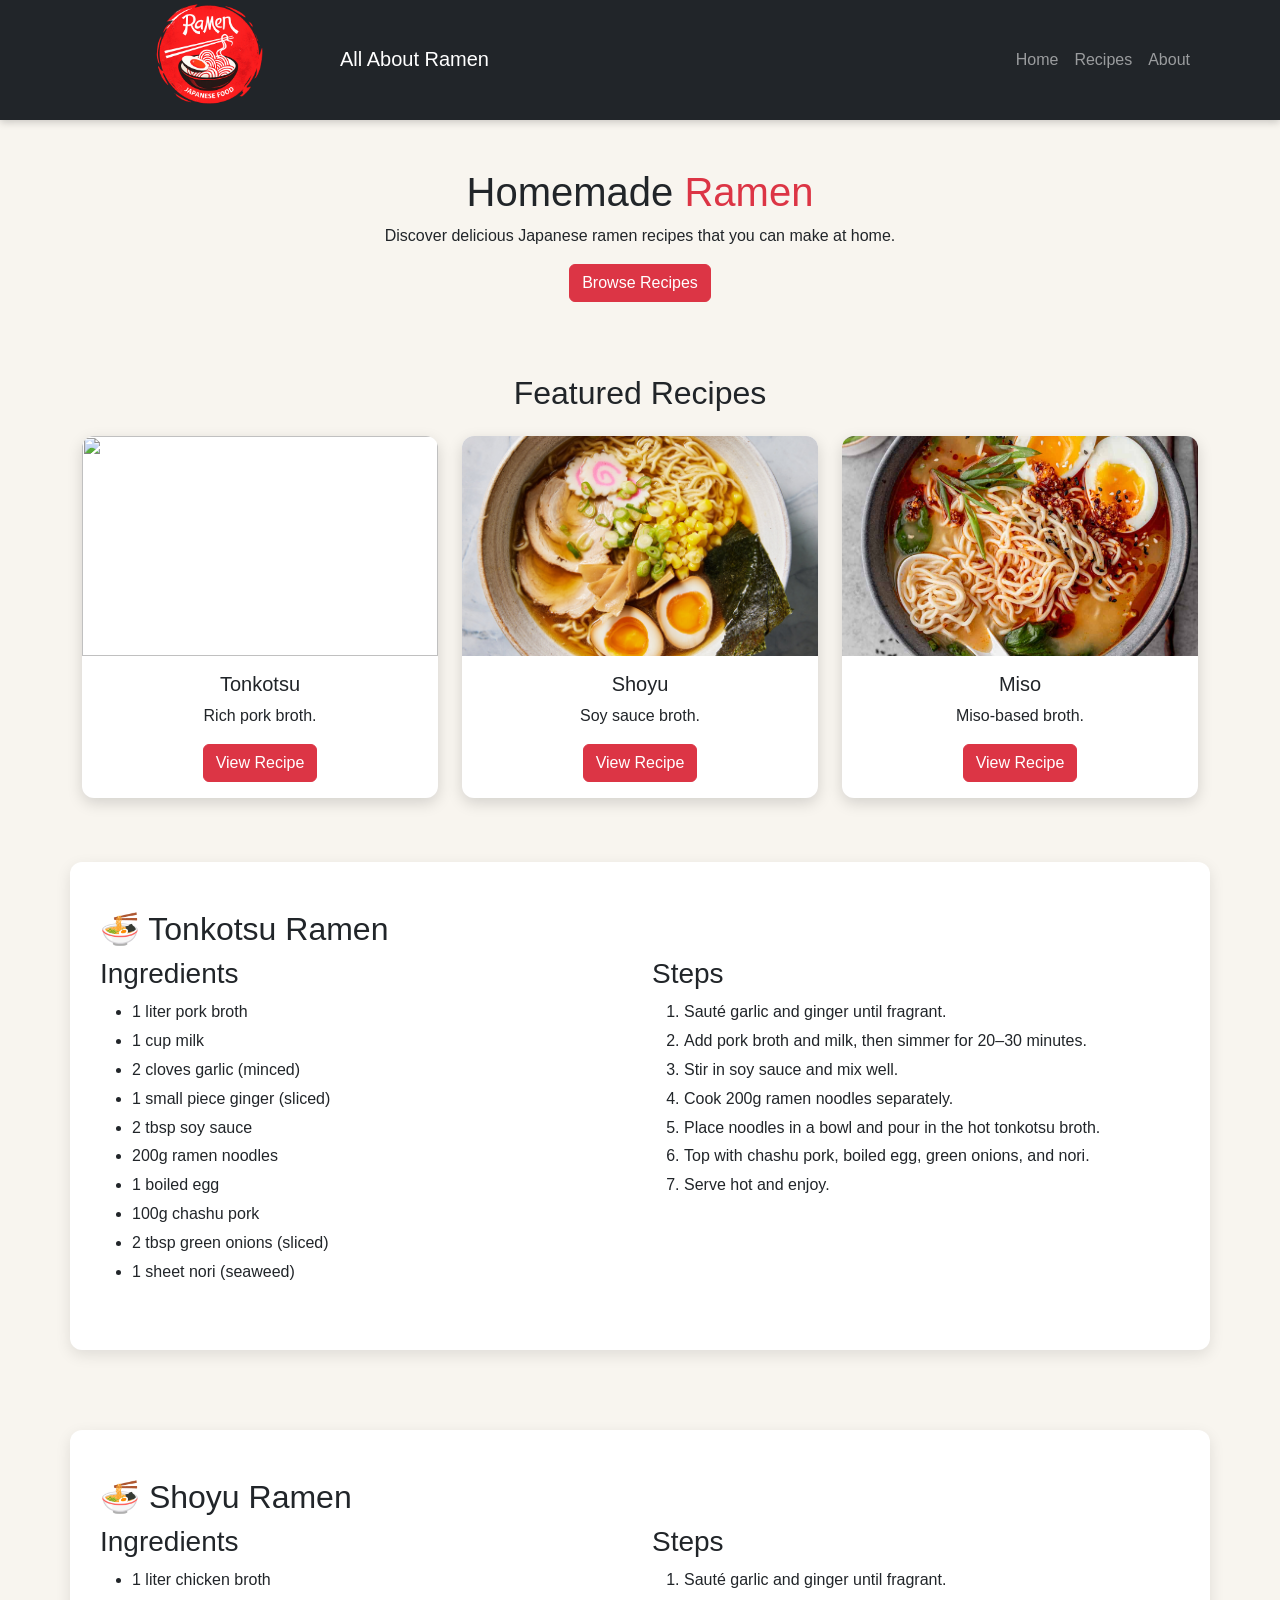
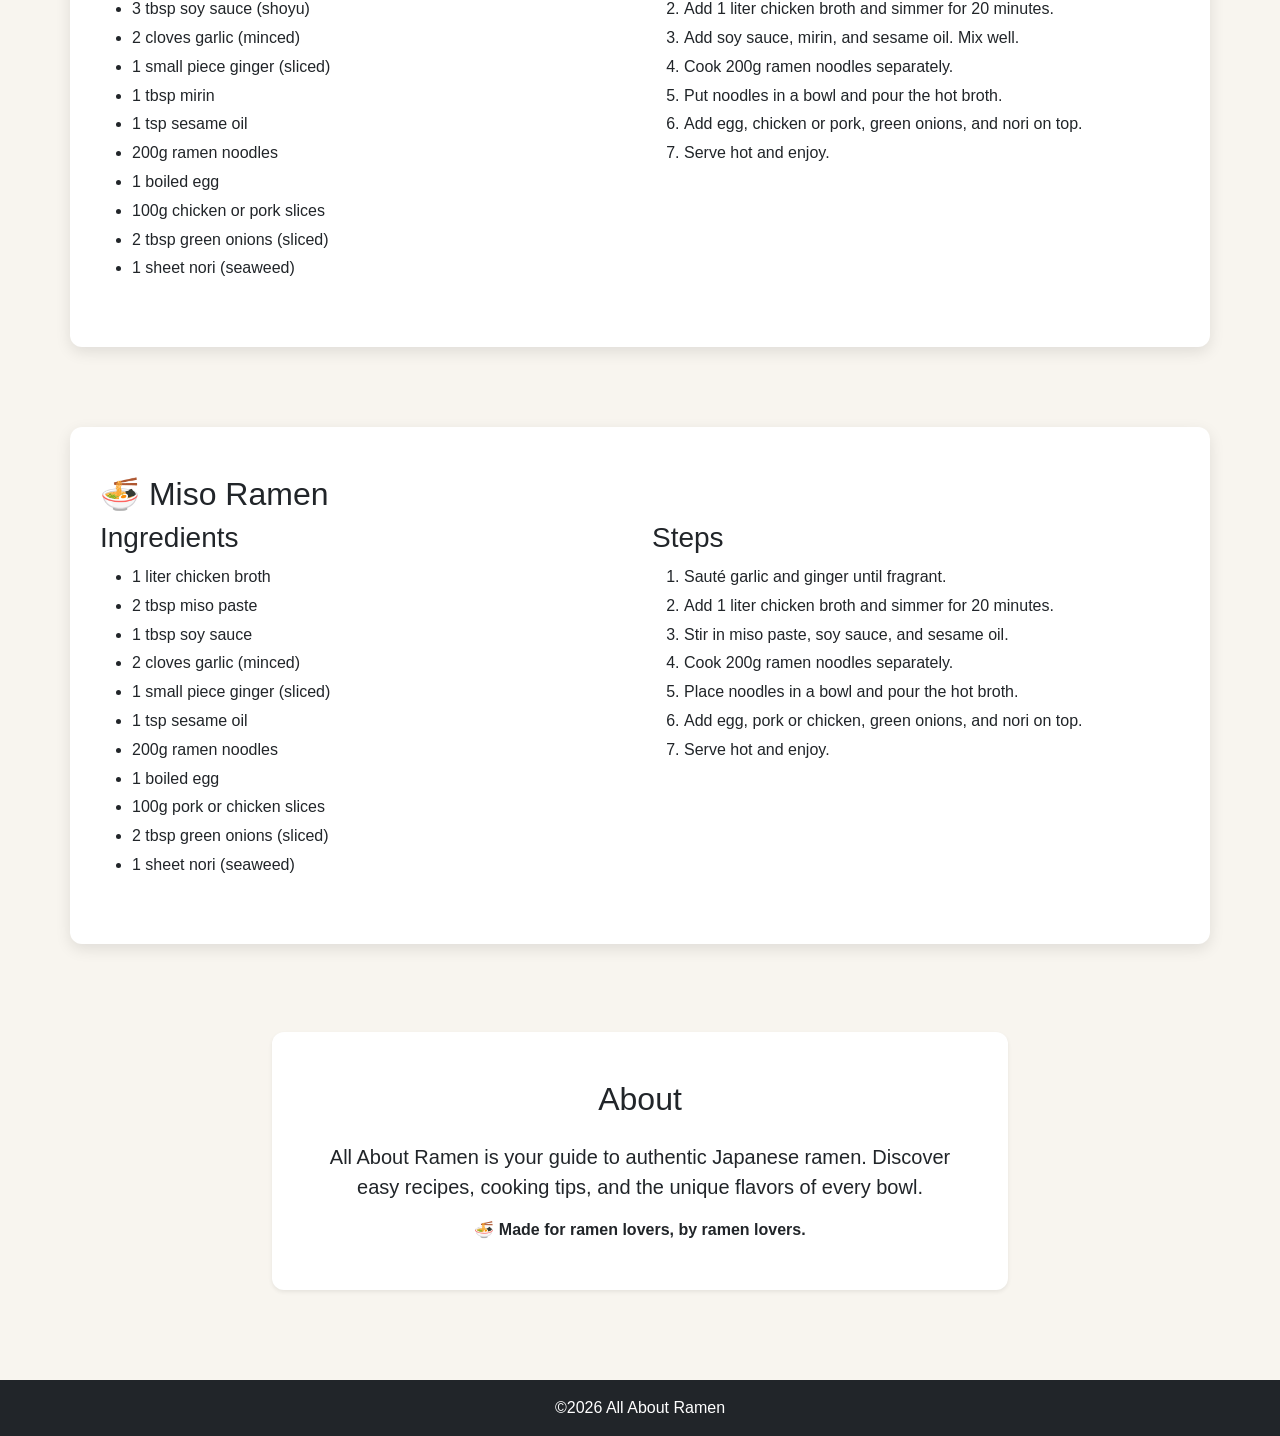
==== index.html @ da629e4e "Updated Index" ====
<!DOCTYPE html>
<html>
<head>
<title>All About Ramen</title>
<link href="https://cdn.jsdelivr.net/npm/bootstrap@5.3.8/dist/css/bootstrap.min.css" rel="stylesheet">
<link rel="stylesheet" href="style.css">
</head>
<body>
<nav class="navbar navbar-expand-lg navbar-dark bg-dark">
<div class="container">
<div class="navbar-brand"><img src="logo.png" width="250" class="me-2"><span class="brand-text">All About Ramen</span></div>
<ul class="navbar-nav ms-auto">
<li class="nav-item"><a class="nav-link" href="#Homemade">Home</a></li>
<li class="nav-item"><a class="nav-link" href="#recipes">Recipes</a></li>
<li class="nav-item"><a class="nav-link" href="#about">About</a></li>
</ul></a></nav>

<section class="container py-5">
    <div class="row justify-content-center align-items-center">
        <div class="col-md-6 text-center">
            <h1>Homemade <span class="text-danger">Ramen</span></h1>
            <p>Discover delicious Japanese ramen recipes that you can make at home.</p>
            <a href="#recipes" class="btn btn-danger">Browse Recipes</a>
        </div>
    </div>
</section>
<section id="recipes" class="container py-4">
<h2 class="text-center mb-4">Featured Recipes</h2>
<div class="row g-4">
<div class="col-md-4"><div class="card h-100"><img src="tonkotsu.jpg" class="card-img-top"><div class="card-body"><h5>Tonkotsu</h5><p>Rich pork broth.</p><a href="#tonkotsu" class="btn btn-danger">View Recipe</a></div></div></div>
<div class="col-md-4"><div class="card h-100"><img src="shoyu.jpg" class="card-img-top"><div class="card-body"><h5>Shoyu</h5><p>Soy sauce broth.</p><a href="#shoyu" class="btn btn-danger">View Recipe</a></div></div></div>
<div class="col-md-4"><div class="card h-100"><img src="miso.jpg" class="card-img-top"><div class="card-body"><h5>Miso</h5><p>Miso-based broth.</p><a href="#miso" class="btn btn-danger">View Recipe</a></div></div></div>
</div></section>

<section class="container py-5" id="tonkotsu"><h2>🍜 Tonkotsu Ramen</h2>
<div class="row">
    <!-- Left side -->
  <div class="col-md-6">
    <h3>Ingredients</h3>
    <ul>
       <li>1 liter pork broth</li>
    <li>1 cup milk</li>
    <li>2 cloves garlic (minced)</li>
    <li>1 small piece ginger (sliced)</li>
    <li>2 tbsp soy sauce</li>
    <li>200g ramen noodles</li>
    <li>1 boiled egg</li>
    <li>100g chashu pork</li>
    <li>2 tbsp green onions (sliced)</li>
    <li>1 sheet nori (seaweed)</li>
    </ul>
    </div>
  <!-- Middle/Right side -->
    <div class="col-md-6">
        <h3>Steps</h3>
        <ol>            
             <li>Sauté garlic and ginger until fragrant.</li>
    <li>Add pork broth and milk, then simmer for 20–30 minutes.</li>
    <li>Stir in soy sauce and mix well.</li>
    <li>Cook 200g ramen noodles separately.</li>
    <li>Place noodles in a bowl and pour in the hot tonkotsu broth.</li>
    <li>Top with chashu pork, boiled egg, green onions, and nori.</li>
    <li>Serve hot and enjoy.</li>
        </ol>
    </div>
</div>
</section>

<section>    
<div class="container py-5" id="shoyu"><h2>🍜 Shoyu Ramen</h2>
<div class="row">
 <!-- Left side -->
   <div class="col-md-6">
<h3>Ingredients</h3>
    <ul>
    <li>1 liter chicken broth</li>
    <li>3 tbsp soy sauce (shoyu)</li>
    <li>2 cloves garlic (minced)</li>
    <li>1 small piece ginger (sliced)</li>
    <li>1 tbsp mirin</li>
    <li>1 tsp sesame oil</li>
    <li>200g ramen noodles</li>
    <li>1 boiled egg</li>
    <li>100g chicken or pork slices</li>
    <li>2 tbsp green onions (sliced)</li>
    <li>1 sheet nori (seaweed)</li>
    </ul>
    </div> 

<!-- Middle/Right side -->
      <div class="col-md-6">
        <h3>Steps</h3>
         <ol>
    <li>Sauté garlic and ginger until fragrant.</li>
    <li>Add 1 liter chicken broth and simmer for 20 minutes.</li>
    <li>Add soy sauce, mirin, and sesame oil. Mix well.</li>
    <li>Cook 200g ramen noodles separately.</li>
    <li>Put noodles in a bowl and pour the hot broth.</li>
    <li>Add egg, chicken or pork, green onions, and nori on top.</li>
    <li>Serve hot and enjoy.</li>
</ol>
</div>
</div>
</section>


<section class="container py-5" id="miso"><h2>🍜 Miso Ramen</h2>
<div class="row">
 <!-- Left side -->
   <div class="col-md-6">
<h3>Ingredients</h3>
    <ul>
     <li>1 liter chicken broth</li>
    <li>2 tbsp miso paste</li>
    <li>1 tbsp soy sauce</li>
    <li>2 cloves garlic (minced)</li>
    <li>1 small piece ginger (sliced)</li>
    <li>1 tsp sesame oil</li>
    <li>200g ramen noodles</li>
    <li>1 boiled egg</li>
    <li>100g pork or chicken slices</li>
    <li>2 tbsp green onions (sliced)</li>
    <li>1 sheet nori (seaweed)</li>
    </ul>
    </div> 

<!-- Middle/Right side -->
      <div class="col-md-6">
        <h3>Steps</h3>
         <ol>
     <li>Sauté garlic and ginger until fragrant.</li>
    <li>Add 1 liter chicken broth and simmer for 20 minutes.</li>
    <li>Stir in miso paste, soy sauce, and sesame oil.</li>
    <li>Cook 200g ramen noodles separately.</li>
    <li>Place noodles in a bowl and pour the hot broth.</li>
    <li>Add egg, pork or chicken, green onions, and nori on top.</li>
    <li>Serve hot and enjoy.</li>
</ol>
</div>
</div>
</section>
</section>

<section id="about" class="container my-5">
    <div class="row justify-content-center">
        <div class="col-lg-8">

            <div class="card shadow-sm border-0">
                <div class="card-body p-5 text-center">

                    <h2 class="mb-4">About</h2>

                    <p class="lead">
                        <strong>All About Ramen</strong> is your guide to authentic
                        Japanese ramen. Discover easy recipes, cooking tips, and the
                        unique flavors of every bowl.
                    </p>

                    <p class="mb-0 fw-semibold">
                        🍜 Made for ramen lovers, by ramen lovers.
                    </p>

                </div>
            </div>

        </div>
    </div>
</section>
            </p></section></div>
<footer class="bg-dark text-white text-center p-3">©2026 All About Ramen</footer>
</body></html>
---- style.css ----
/* Smooth scrolling */
html{
    scroll-behavior: smooth;
}

/* Body */
body{
    background: #f8f5ef;
    font-family: Arial, Helvetica, sans-serif;
}

/* Navbar */
.navbar{
    box-shadow: 0 2px 8px rgba(0,0,0,0.2);
    height: 120px;
}

/* Hero Section */
section{
    padding-top: 40px;
    padding-bottom: 40px;
}

h1 span{
    color: #dc3545;
}

/* Recipe Cards */
.card{
    border: none;
    border-radius: 12px;
    overflow: hidden;
    box-shadow: 0 5px 15px rgba(0,0,0,.15);
    transition: transform .3s ease;
}

.card:hover{
    transform: translateY(-5px);
}

.card img{
    height: 220px;
    object-fit: cover;
}

.card-body{
    text-align: center;
}

/* Recipe Sections */
#tonkotsu,
#shoyu,
#miso{
    background: white;
    border-radius: 12px;
    padding: 30px;
    margin-top: 40px;
    box-shadow: 0 5px 15px rgba(0,0,0,.1);
}

/* Lists */
ul,
ol{
    line-height: 1.8;
}

/* Footer */
footer{
    margin-top: 50px;
}

.span{

}
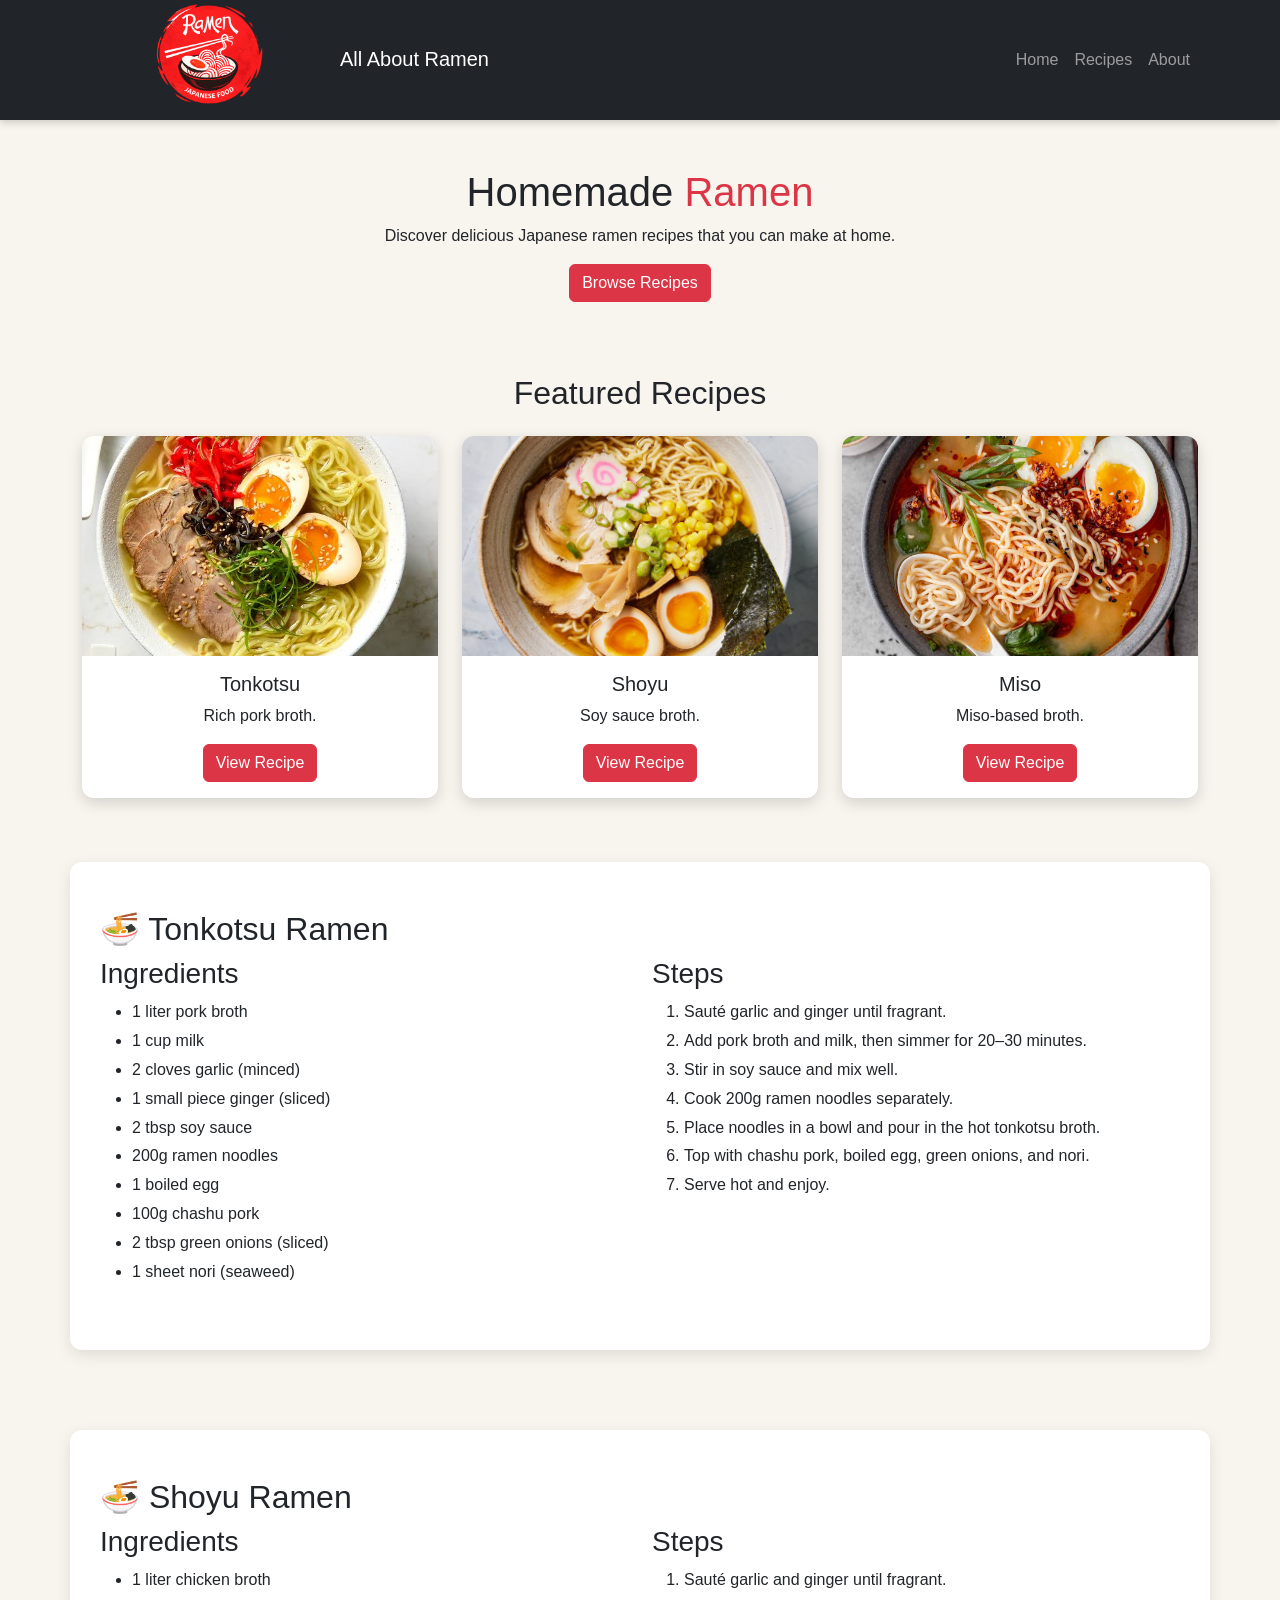
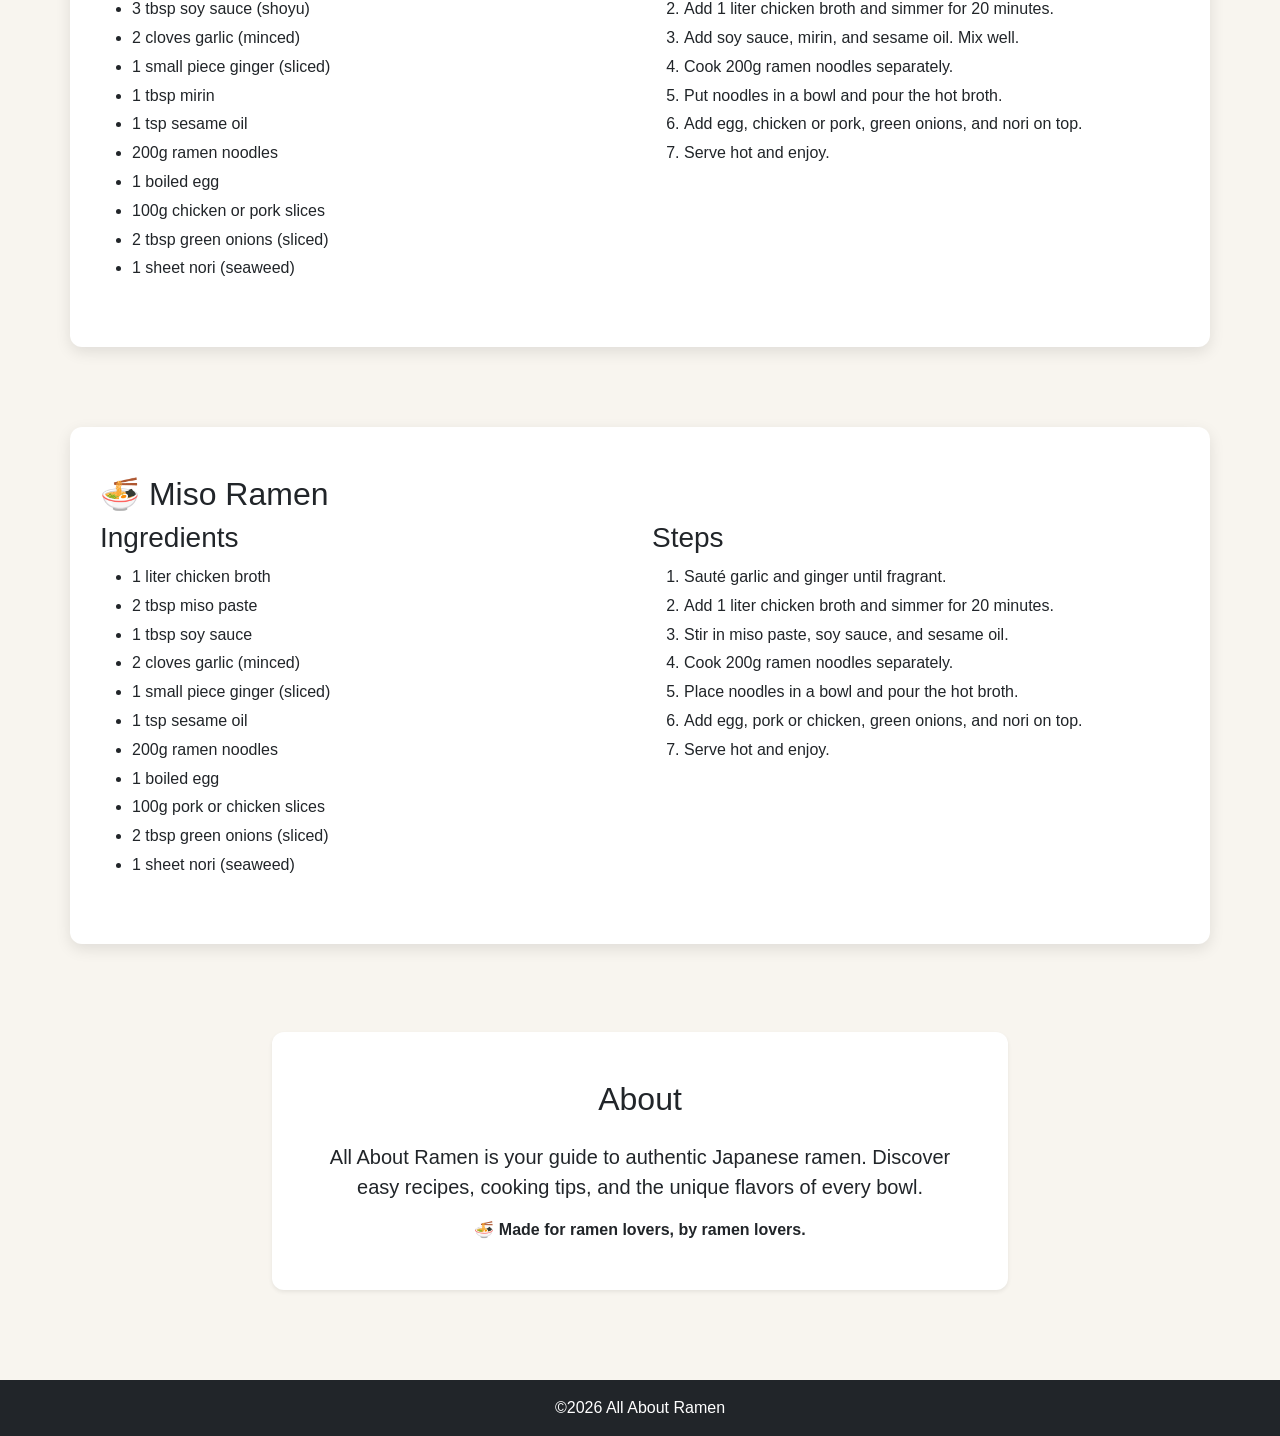
==== commit 41c38482: "index.html" ====
--- a/index.html
+++ b/index.html
@@ -27,7 +27,7 @@
 <section id="recipes" class="container py-4">
 <h2 class="text-center mb-4">Featured Recipes</h2>
 <div class="row g-4">
-<div class="col-md-4"><div class="card h-100"><img src="tonkotsu.jpg" class="card-img-top"><div class="card-body"><h5>Tonkotsu</h5><p>Rich pork broth.</p><a href="#tonkotsu" class="btn btn-danger">View Recipe</a></div></div></div>
+<div class="col-md-4"><div class="card h-100"><img src="Tonkotsu.jpg" class="card-img-top"><div class="card-body"><h5>Tonkotsu</h5><p>Rich pork broth.</p><a href="#tonkotsu" class="btn btn-danger">View Recipe</a></div></div></div>
 <div class="col-md-4"><div class="card h-100"><img src="shoyu.jpg" class="card-img-top"><div class="card-body"><h5>Shoyu</h5><p>Soy sauce broth.</p><a href="#shoyu" class="btn btn-danger">View Recipe</a></div></div></div>
 <div class="col-md-4"><div class="card h-100"><img src="miso.jpg" class="card-img-top"><div class="card-body"><h5>Miso</h5><p>Miso-based broth.</p><a href="#miso" class="btn btn-danger">View Recipe</a></div></div></div>
 </div></section>
@@ -168,4 +168,4 @@
 </section>
             </p></section></div>
 <footer class="bg-dark text-white text-center p-3">©2026 All About Ramen</footer>
-</body></html>+</body></html>
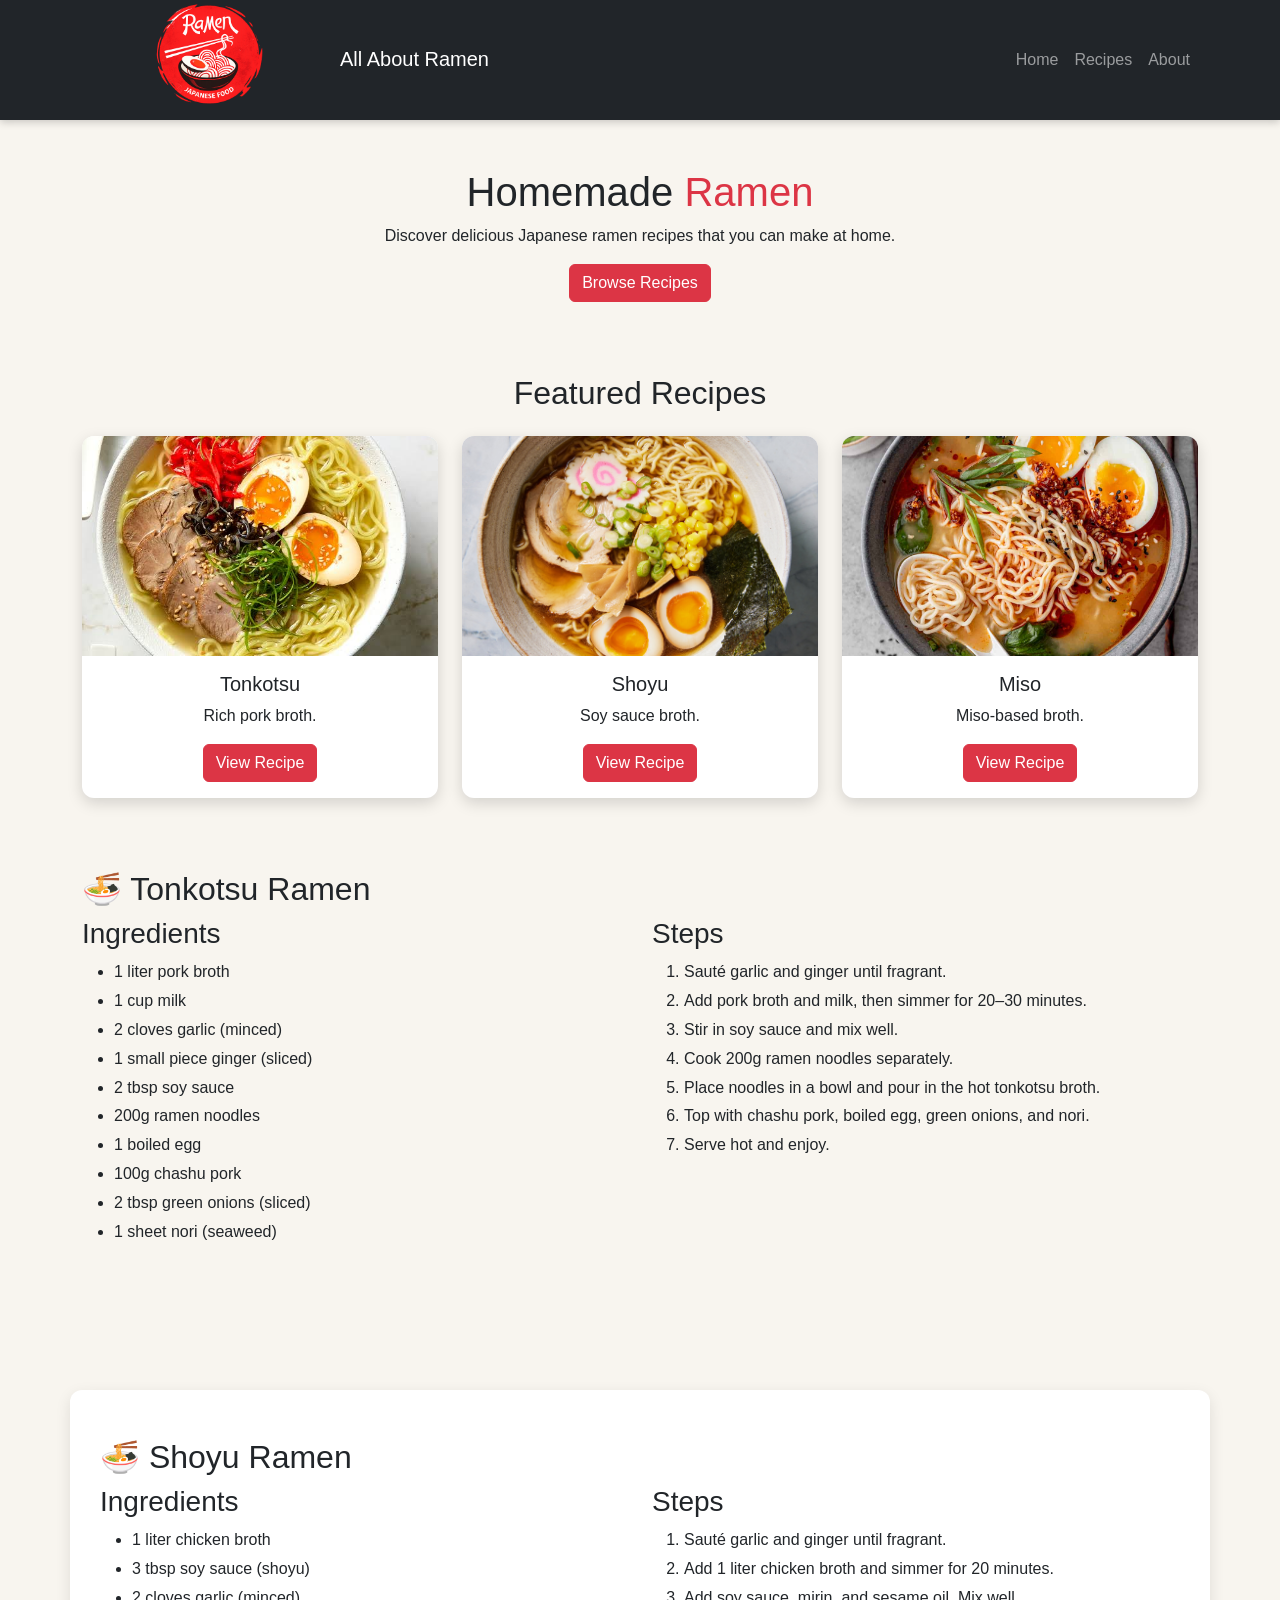
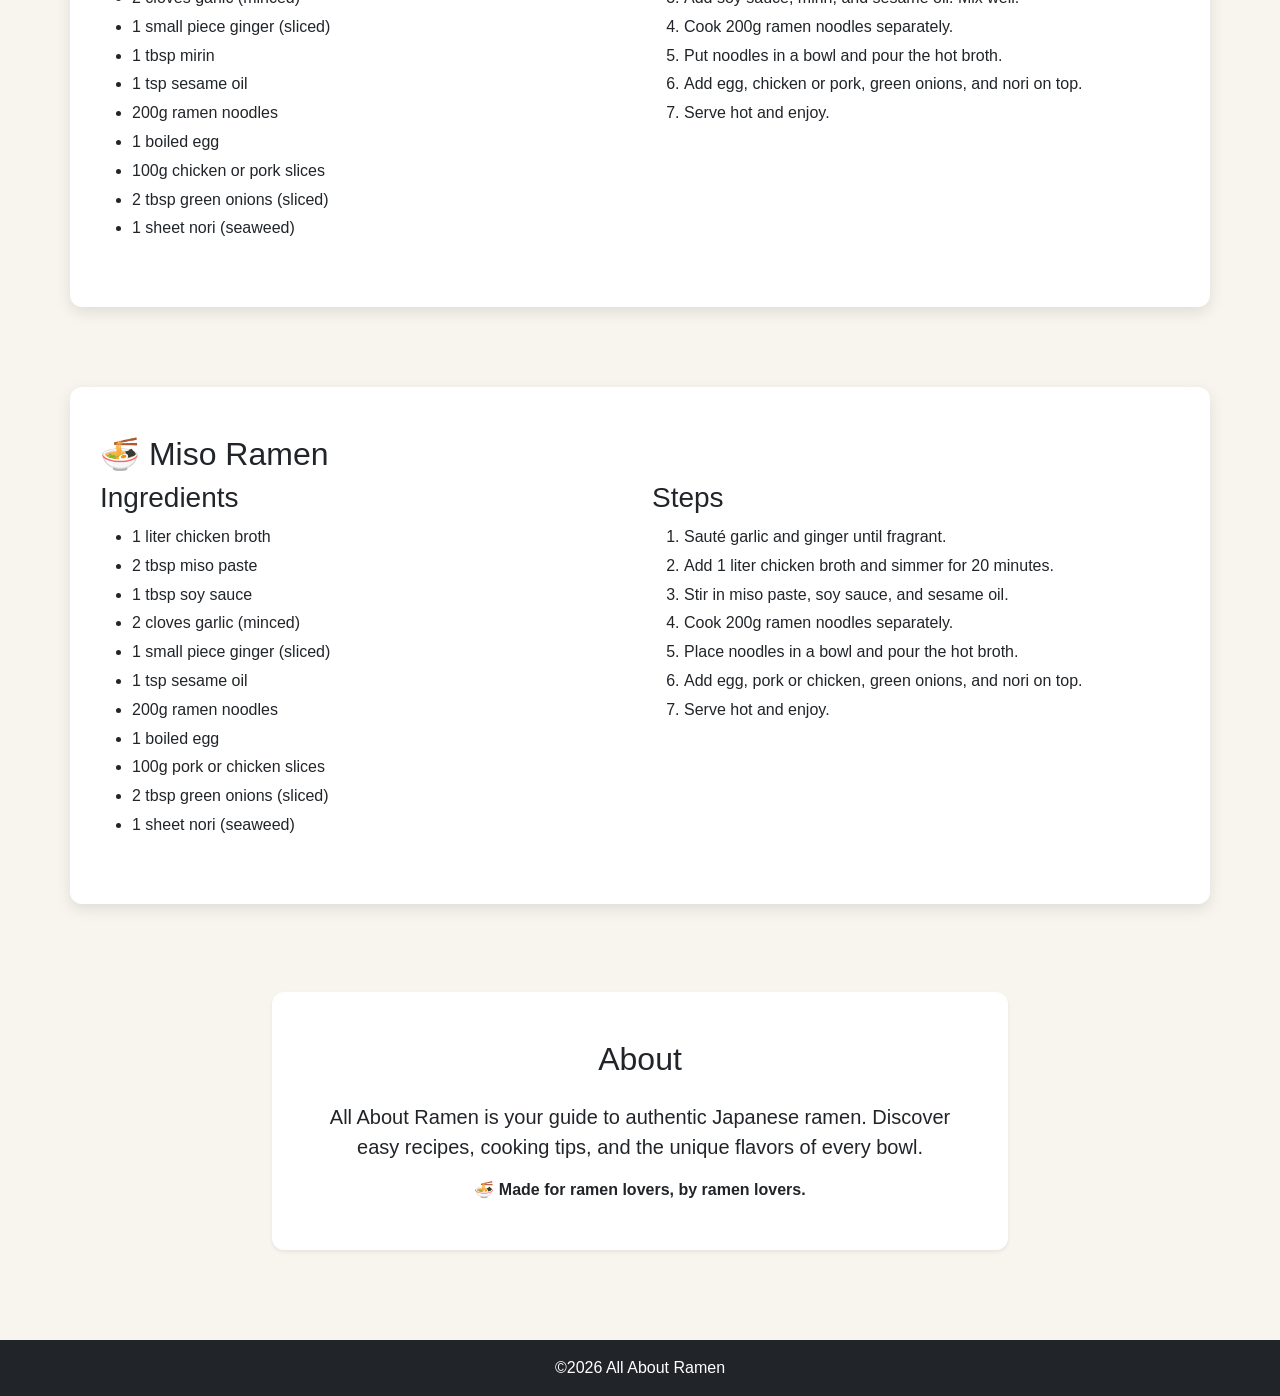
==== commit ed399969: "Update index.html" ====
--- a/index.html
+++ b/index.html
@@ -27,12 +27,12 @@
 <section id="recipes" class="container py-4">
 <h2 class="text-center mb-4">Featured Recipes</h2>
 <div class="row g-4">
-<div class="col-md-4"><div class="card h-100"><img src="Tonkotsu.jpg" class="card-img-top"><div class="card-body"><h5>Tonkotsu</h5><p>Rich pork broth.</p><a href="#tonkotsu" class="btn btn-danger">View Recipe</a></div></div></div>
+<div class="col-md-4"><div class="card h-100"><img src="Tonkotsu.jpg" class="card-img-top"><div class="card-body"><h5>Tonkotsu</h5><p>Rich pork broth.</p><a href="#Tonkotsu" class="btn btn-danger">View Recipe</a></div></div></div>
 <div class="col-md-4"><div class="card h-100"><img src="shoyu.jpg" class="card-img-top"><div class="card-body"><h5>Shoyu</h5><p>Soy sauce broth.</p><a href="#shoyu" class="btn btn-danger">View Recipe</a></div></div></div>
 <div class="col-md-4"><div class="card h-100"><img src="miso.jpg" class="card-img-top"><div class="card-body"><h5>Miso</h5><p>Miso-based broth.</p><a href="#miso" class="btn btn-danger">View Recipe</a></div></div></div>
 </div></section>
 
-<section class="container py-5" id="tonkotsu"><h2>🍜 Tonkotsu Ramen</h2>
+<section class="container py-5" id="Tonkotsu"><h2>🍜 Tonkotsu Ramen</h2>
 <div class="row">
     <!-- Left side -->
   <div class="col-md-6">
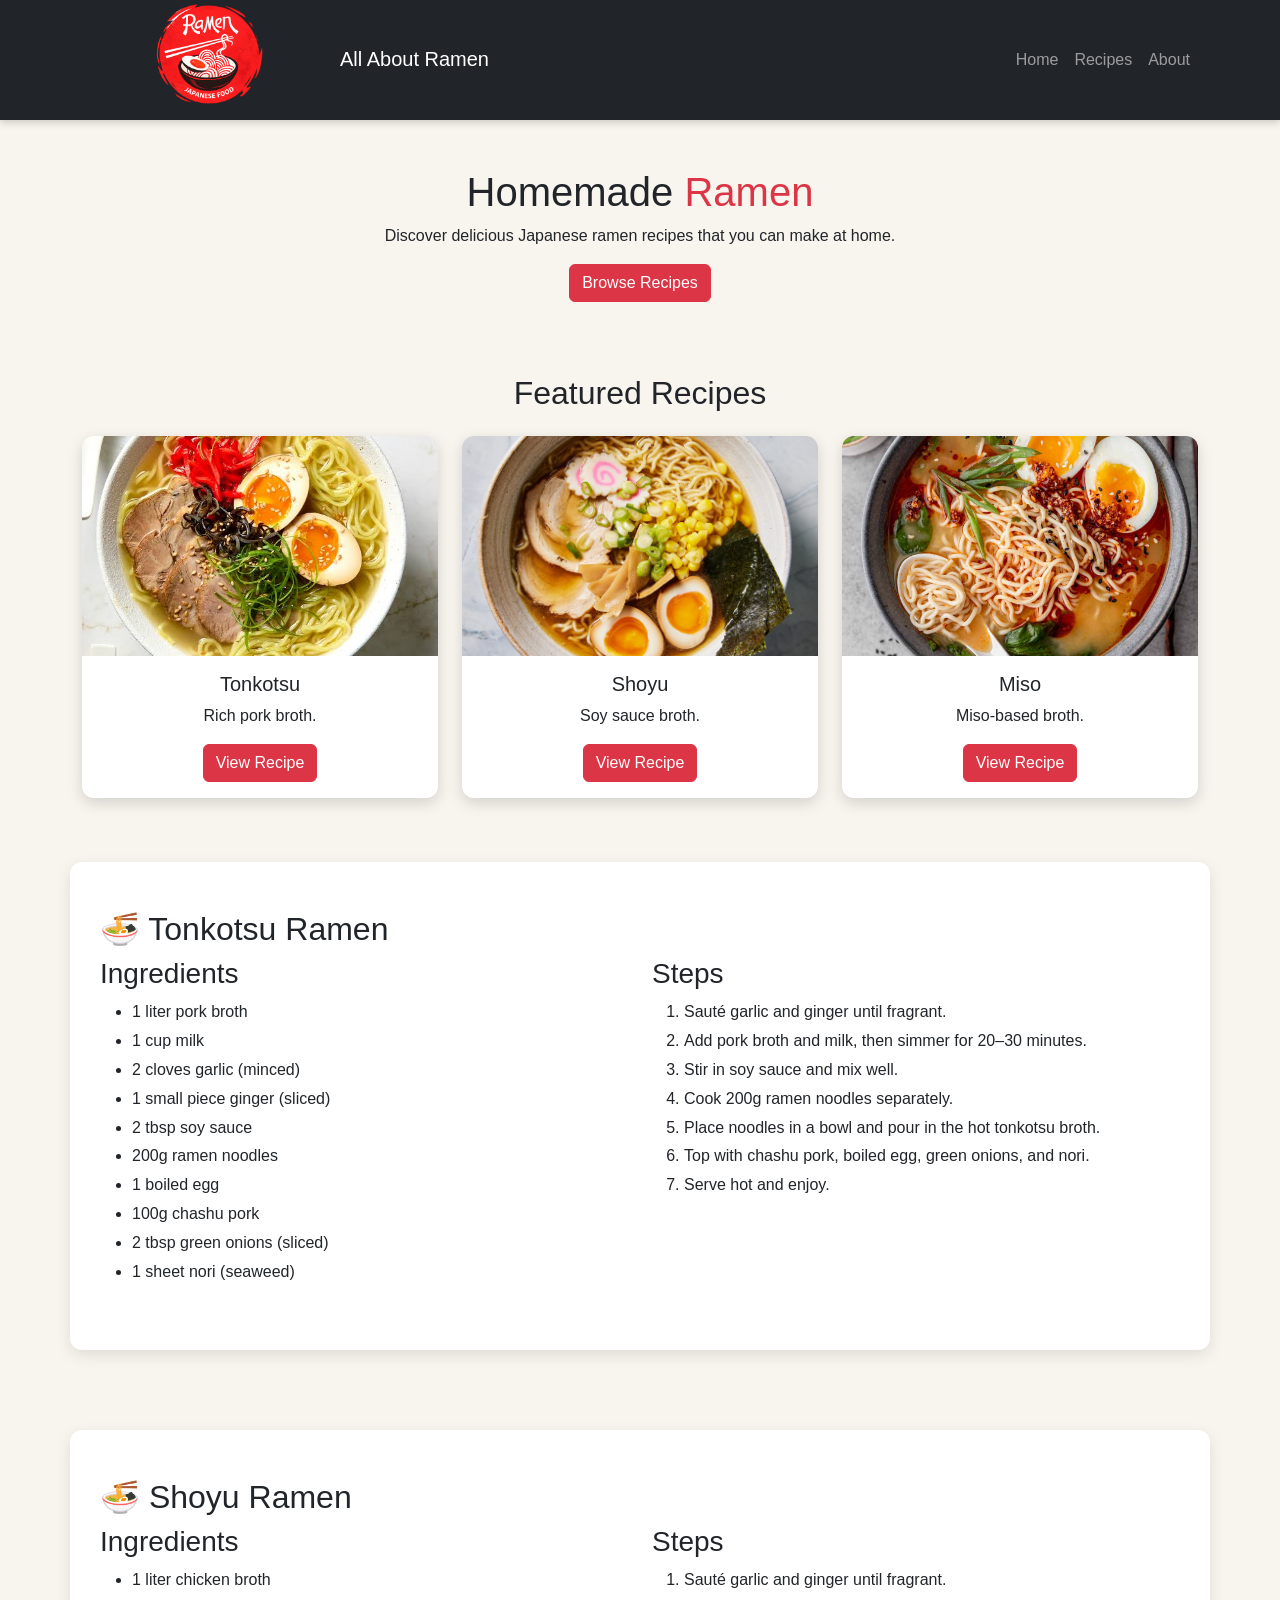
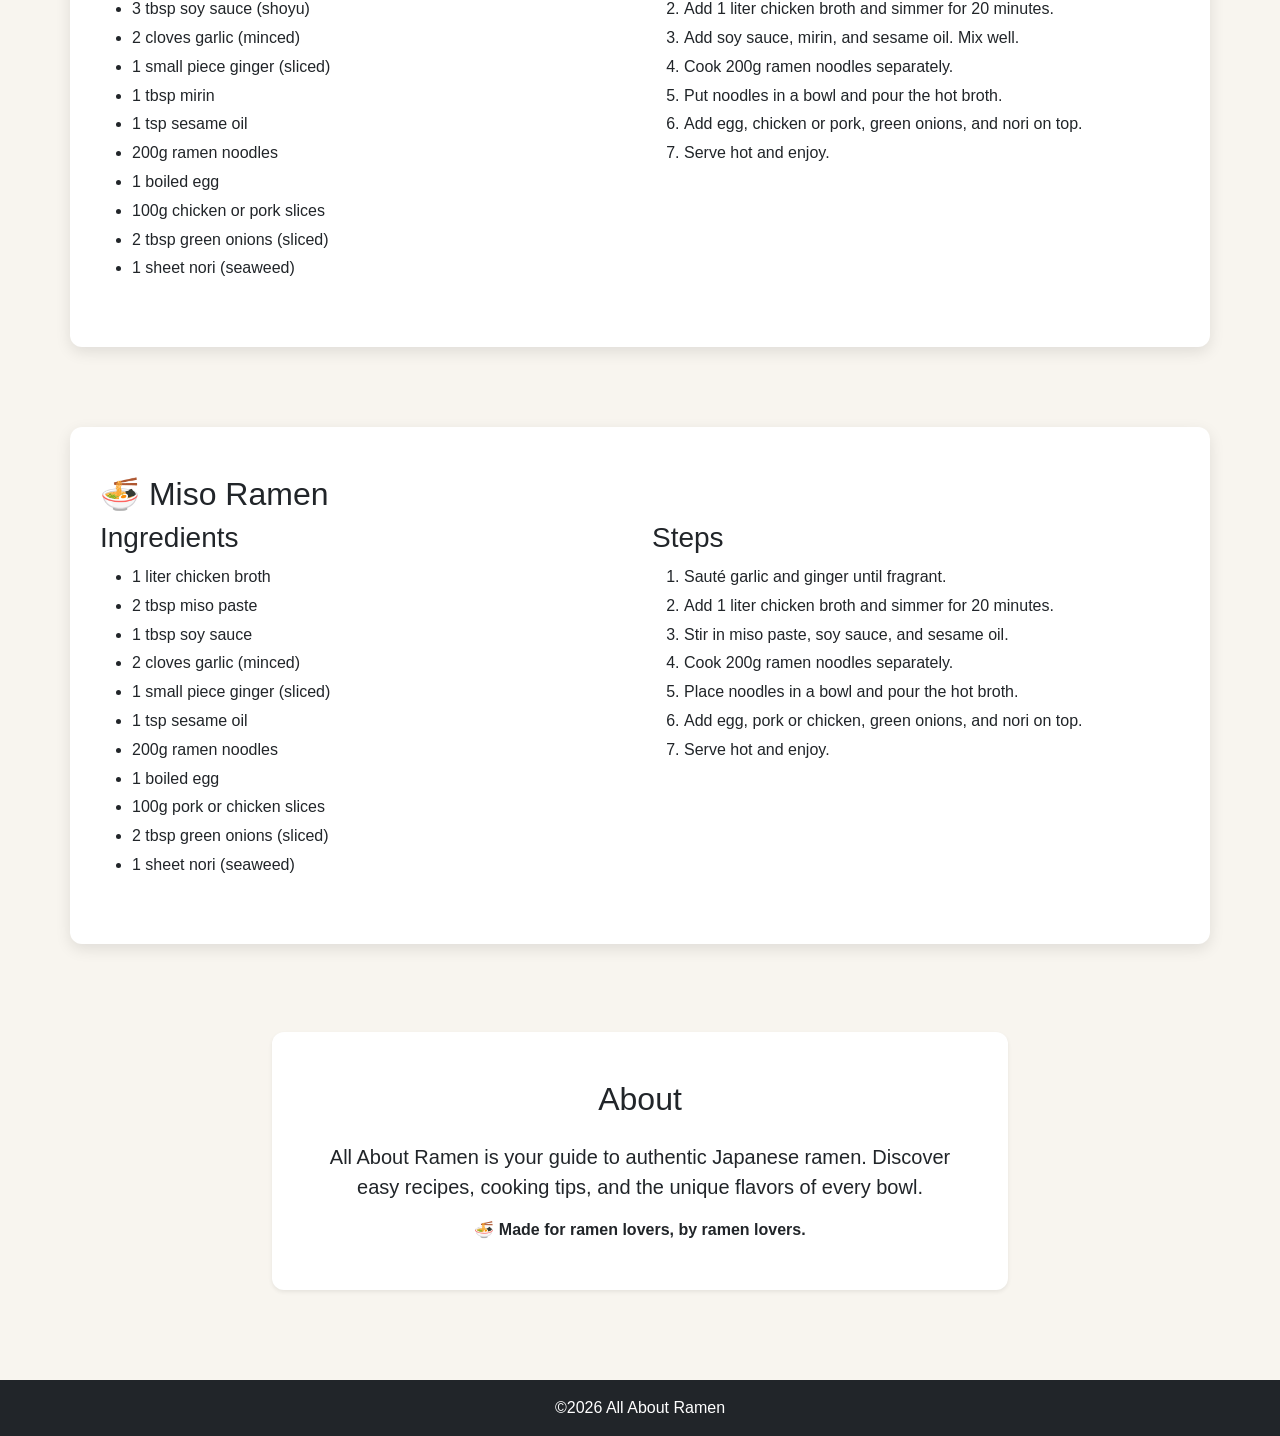
==== commit 9ed1642d: "Update index.html" ====
--- a/index.html
+++ b/index.html
@@ -27,12 +27,12 @@
 <section id="recipes" class="container py-4">
 <h2 class="text-center mb-4">Featured Recipes</h2>
 <div class="row g-4">
-<div class="col-md-4"><div class="card h-100"><img src="Tonkotsu.jpg" class="card-img-top"><div class="card-body"><h5>Tonkotsu</h5><p>Rich pork broth.</p><a href="#Tonkotsu" class="btn btn-danger">View Recipe</a></div></div></div>
+<div class="col-md-4"><div class="card h-100"><img src="tonkotsu.jpg" class="card-img-top"><div class="card-body"><h5>Tonkotsu</h5><p>Rich pork broth.</p><a href="#Tonkotsu" class="btn btn-danger">View Recipe</a></div></div></div>
 <div class="col-md-4"><div class="card h-100"><img src="shoyu.jpg" class="card-img-top"><div class="card-body"><h5>Shoyu</h5><p>Soy sauce broth.</p><a href="#shoyu" class="btn btn-danger">View Recipe</a></div></div></div>
 <div class="col-md-4"><div class="card h-100"><img src="miso.jpg" class="card-img-top"><div class="card-body"><h5>Miso</h5><p>Miso-based broth.</p><a href="#miso" class="btn btn-danger">View Recipe</a></div></div></div>
 </div></section>
 
-<section class="container py-5" id="Tonkotsu"><h2>🍜 Tonkotsu Ramen</h2>
+<section class="container py-5" id="tonkotsu"><h2>🍜 Tonkotsu Ramen</h2>
 <div class="row">
     <!-- Left side -->
   <div class="col-md-6">
